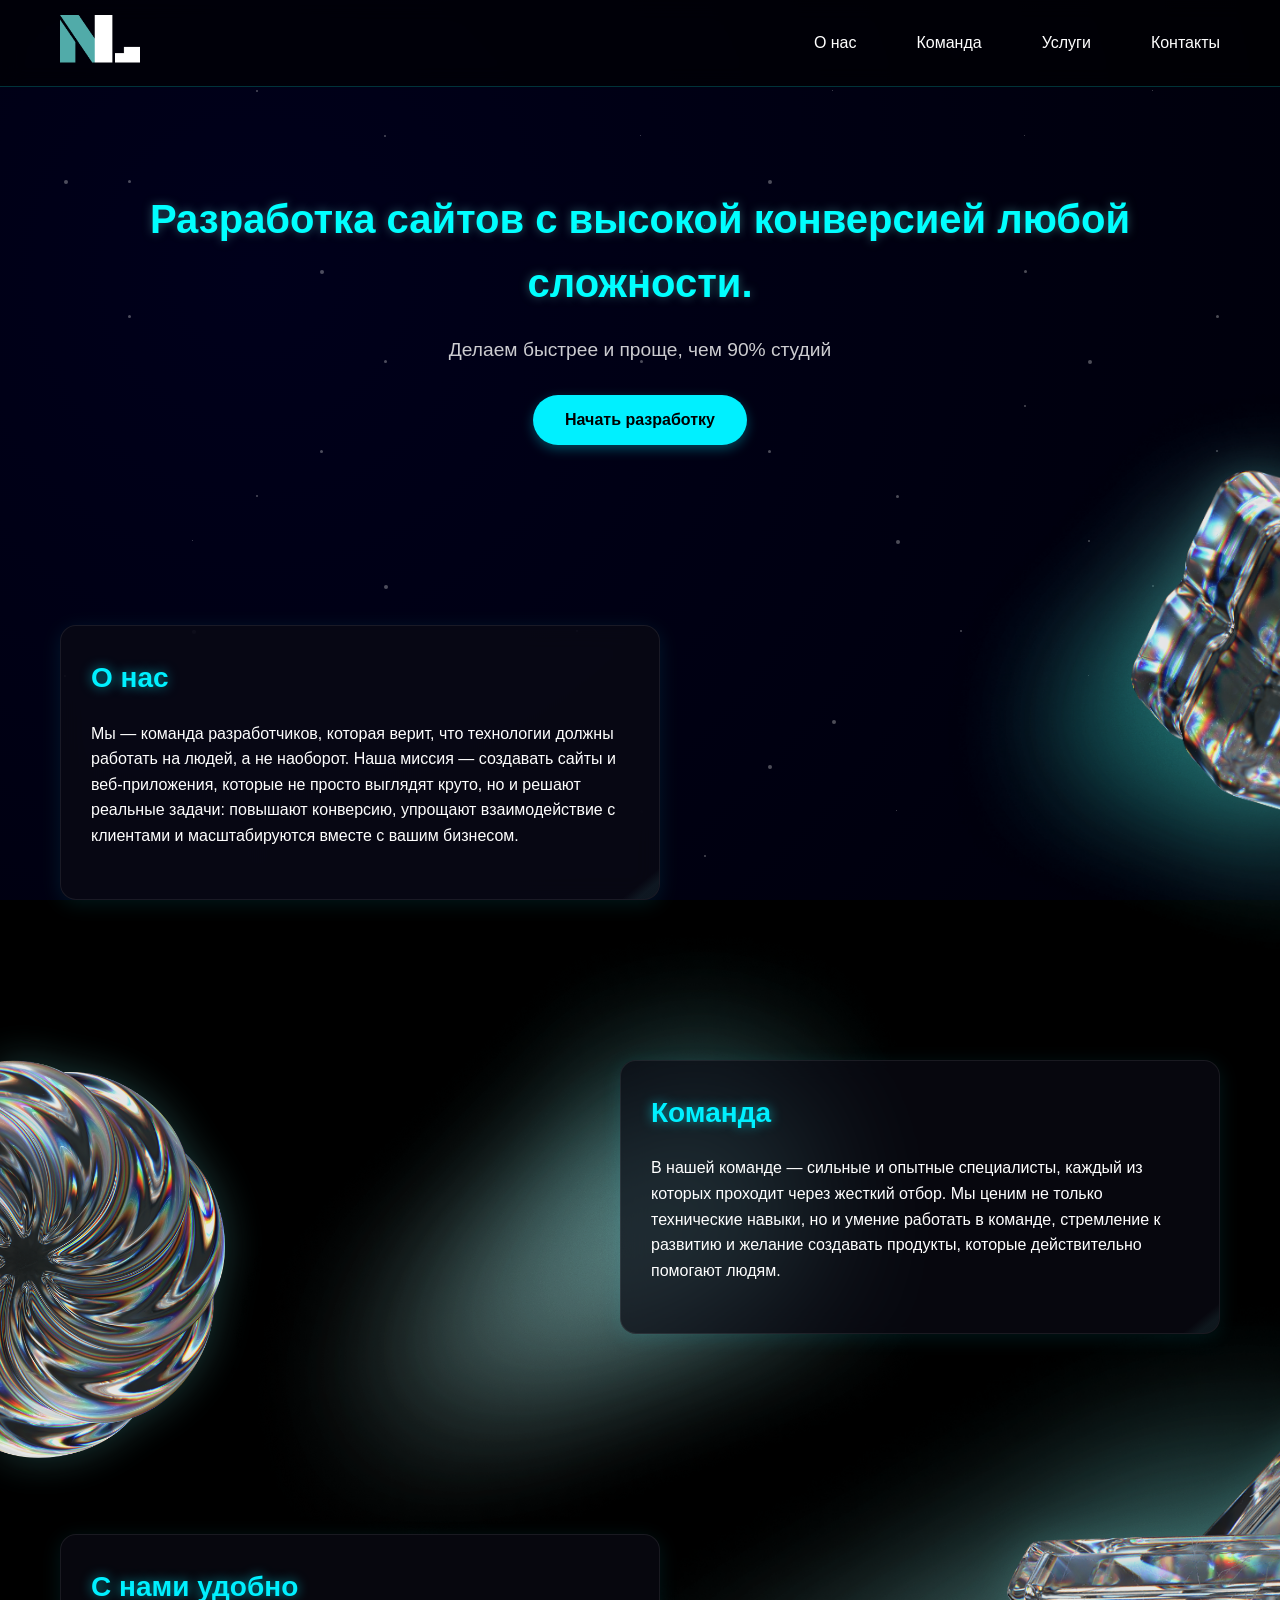
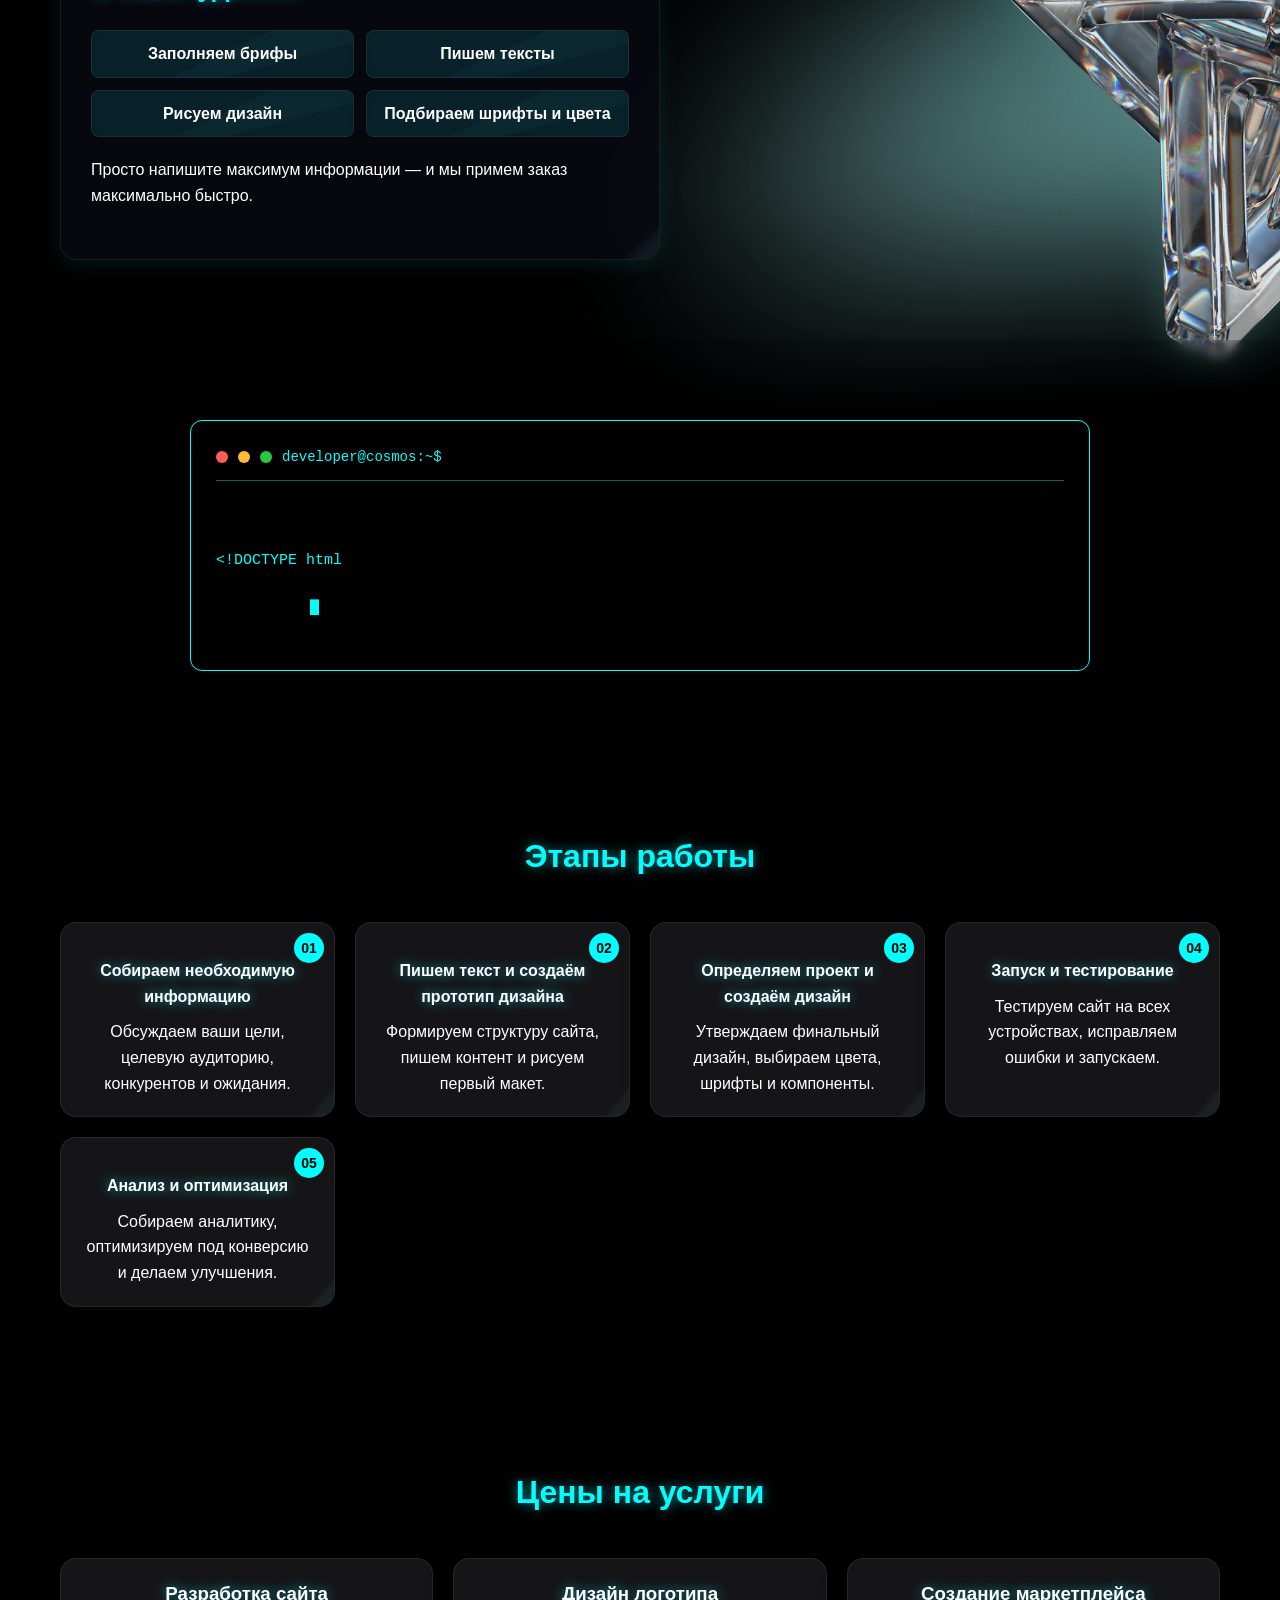
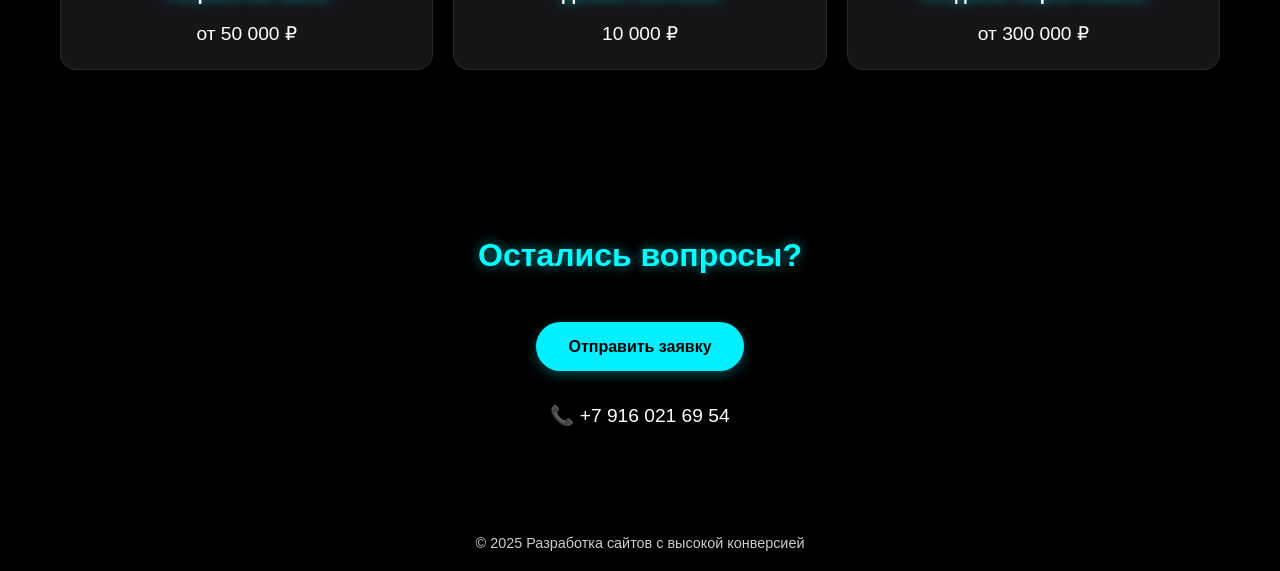
==== docs/index.html @ 3eb4ee1e "Add files via upload" ====
<!DOCTYPE html>
<html lang="ru">
<head>
  <meta charset="UTF-8" />
  <meta name="viewport" content="width=device-width, initial-scale=1.0"/>
  <title>Разработка сайтов с высокой конверсией</title>
  <link rel="stylesheet" href="css/style.css" />
</head>
<body>

  <!-- ✨ ЗВЁЗДЫ — копия из index.html -->
  <div class="stars-container">
    <div class="star" style="top: 10%; left: 20%; animation-delay: 0s;"></div>
    <div class="star" style="top: 30%; left: 80%; animation-delay: 2s;"></div>
    <div class="star" style="top: 70%; left: 15%; animation-delay: 4s;"></div>
    <div class="star" style="top: 50%; left: 60%; animation-delay: 1s;"></div>
    <div class="star" style="top: 90%; left: 40%; animation-delay: 3s;"></div>
    <div class="star" style="top: 20%; left: 5%; animation-delay: 5s;"></div>
    <div class="star" style="top: 80%; left: 95%; animation-delay: 6s;"></div>
    <div class="star" style="top: 40%; left: 30%; animation-delay: 7s;"></div>
    <div class="star" style="top: 60%; left: 70%; animation-delay: 8s;"></div>
    <div class="star" style="top: 15%; left: 50%; animation-delay: 9s;"></div>
    <div class="star" style="top: 85%; left: 25%; animation-delay: 10s;"></div>
    <div class="star" style="top: 5%; left: 75%; animation-delay: 11s;"></div>
    <div class="star" style="top: 95%; left: 55%; animation-delay: 12s;"></div>
    <div class="star" style="top: 25%; left: 45%; animation-delay: 13s;"></div>
    <div class="star" style="top: 75%; left: 85%; animation-delay: 14s;"></div>
    <div class="star" style="top: 35%; left: 10%; animation-delay: 15s;"></div>
    <div class="star" style="top: 65%; left: 90%; animation-delay: 16s;"></div>
    <div class="star" style="top: 45%; left: 55%; animation-delay: 17s;"></div>
    <div class="star" style="top: 55%; left: 20%; animation-delay: 18s;"></div>
    <div class="star" style="top: 10%; left: 65%; animation-delay: 19s;"></div>
    <div class="star" style="top: 80%; left: 35%; animation-delay: 20s;"></div>
    <div class="star" style="top: 30%; left: 50%; animation-delay: 21s;"></div>
    <div class="star" style="top: 70%; left: 75%; animation-delay: 22s;"></div>
    <div class="star" style="top: 40%; left: 85%; animation-delay: 23s;"></div>
    <div class="star" style="top: 60%; left: 15%; animation-delay: 24s;"></div>
    <div class="star" style="top: 90%; left: 50%; animation-delay: 25s;"></div>
    <div class="star" style="top: 20%; left: 60%; animation-delay: 26s;"></div>
    <div class="star" style="top: 50%; left: 25%; animation-delay: 27s;"></div>
    <div class="star" style="top: 85%; left: 40%; animation-delay: 28s;"></div>
    <div class="star" style="top: 15%; left: 80%; animation-delay: 29s;"></div>
    <div class="star" style="top: 75%; left: 5%; animation-delay: 30s;"></div>
    <div class="star" style="top: 35%; left: 95%; animation-delay: 31s;"></div>
    <div class="star" style="top: 65%; left: 30%; animation-delay: 32s;"></div>
    <div class="star" style="top: 55%; left: 70%; animation-delay: 33s;"></div>
    <div class="star" style="top: 25%; left: 55%; animation-delay: 34s;"></div>
    <div class="star" style="top: 95%; left: 20%; animation-delay: 35s;"></div>
    <div class="star" style="top: 45%; left: 80%; animation-delay: 36s;"></div>
    <div class="star" style="top: 5%; left: 35%; animation-delay: 37s;"></div>
    <div class="star" style="top: 80%; left: 65%; animation-delay: 38s;"></div>
    <div class="star" style="top: 10%; left: 90%; animation-delay: 39s;"></div>
    <div class="star" style="top: 70%; left: 45%; animation-delay: 40s;"></div>
    <div class="star" style="top: 30%; left: 25%; animation-delay: 41s;"></div>
    <div class="star" style="top: 60%; left: 85%; animation-delay: 42s;"></div>
    <div class="star" style="top: 40%; left: 50%; animation-delay: 43s;"></div>
    <div class="star" style="top: 90%; left: 70%; animation-delay: 44s;"></div>
    <div class="star" style="top: 20%; left: 10%; animation-delay: 45s;"></div>
    <div class="star" style="top: 50%; left: 95%; animation-delay: 46s;"></div>
    <div class="star" style="top: 85%; left: 60%; animation-delay: 47s;"></div>
    <div class="star" style="top: 15%; left: 30%; animation-delay: 48s;"></div>
    <div class="star" style="top: 75%; left: 20%; animation-delay: 49s;"></div>
  </div>


  <!-- Шапка -->
  <header class="header">
    <div class="container">
      <a href="#" class="logo">
        <img src="images/logo.png" alt="Логотип">
      </a>
      <nav class="nav">
        <ul>
          <li><a href="#about">О нас</a></li>
          <li><a href="#team">Команда</a></li>
          <li><a href="#benefits">Услуги</a></li>
          <li><a href="#contact">Контакты</a></li>
        </ul>
      </nav>
    </div>
  </header>

  <!-- Hero -->
  <section class="hero">
    <div class="container">
      <h1>Разработка сайтов с высокой конверсией любой сложности.</h1>
      <p>Делаем быстрее и проще, чем 90% студий</p>
      <a href="order.html" class="btn">Начать разработку</a>
    </div>
  </section>

  <!-- О нас -->
  <section class="section" id="about">
    <div class="container">
      <div class="content-block left-aligned animate-on-scroll">
        <h2>О нас</h2>
        <p>Мы — команда разработчиков, которая верит, что технологии должны работать на людей, а не наоборот. Наша миссия — создавать сайты и веб-приложения, которые не просто выглядят круто, но и решают реальные задачи: повышают конверсию, упрощают взаимодействие с клиентами и масштабируются вместе с вашим бизнесом.</p>
      </div>
    </div>
    <div class="decoration right-decoration">
      <img src="images/robot.png" alt="Робот" class="floating-object">
    </div>
  </section>

  <!-- Команда -->
  <section class="section" id="team">
    <div class="container">
      <div class="content-block right-aligned animate-on-scroll">
        <h2>Команда</h2>
        <p>В нашей команде — сильные и опытные специалисты, каждый из которых проходит через жесткий отбор. Мы ценим не только технические навыки, но и умение работать в команде, стремление к развитию и желание создавать продукты, которые действительно помогают людям.</p>
      </div>
    </div>
    <div class="decoration left-decoration">
      <img src="images/crystal.png" alt="Кристалл" class="floating-object">
    </div>
  </section>

  <!-- С нами удобно -->
  <section class="section" id="benefits">
    <div class="container">
      <div class="content-block left-aligned animate-on-scroll">
        <h2>С нами удобно</h2>
        <div class="benefits-list">
          <div class="benefit-item">Заполняем брифы</div>
          <div class="benefit-item">Пишем тексты</div>
          <div class="benefit-item">Рисуем дизайн</div>
          <div class="benefit-item">Подбираем шрифты и цвета</div>
        </div>
        <p>Просто напишите максимум информации — и мы примем заказ максимально быстро.</p>
      </div>
    </div>
    <div class="decoration right-decoration">
      <img src="images/satellite.png" alt="Спутник" class="floating-object">
    </div>
  </section>

  <!-- Терминал (без изменений) -->
  <section class="section terminal-section">
    <div class="container">
      <div class="terminal-box animate-on-scroll" id="terminal">
        <div class="terminal-header">
          <span class="dot red"></span>
          <span class="dot yellow"></span>
          <span class="dot green"></span>
          <span class="title">developer@cosmos:~$</span>
        </div>
        <div class="terminal-content">
          <pre><code id="terminal-code"></code></pre>
          <div class="terminal-cursor">█</div>
        </div>
      </div>
    </div>
  </section>

  <!-- Этапы работы -->
  <section class="section process-section" id="process">
    <div class="container">
      <h2 class="section-title animate-on-scroll">Этапы работы</h2>
      <div class="process-grid">
        <div class="process-card animate-on-scroll">
          <div class="card-number">01</div>
          <h3>Собираем необходимую информацию</h3>
          <p>Обсуждаем ваши цели, целевую аудиторию, конкурентов и ожидания.</p>
        </div>
        <div class="process-card animate-on-scroll">
          <div class="card-number">02</div>
          <h3>Пишем текст и создаём прототип дизайна</h3>
          <p>Формируем структуру сайта, пишем контент и рисуем первый макет.</p>
        </div>
        <div class="process-card animate-on-scroll">
          <div class="card-number">03</div>
          <h3>Определяем проект и создаём дизайн</h3>
          <p>Утверждаем финальный дизайн, выбираем цвета, шрифты и компоненты.</p>
        </div>
        <div class="process-card animate-on-scroll">
          <div class="card-number">04</div>
          <h3>Запуск и тестирование</h3>
          <p>Тестируем сайт на всех устройствах, исправляем ошибки и запускаем.</p>
        </div>
        <div class="process-card animate-on-scroll">
          <div class="card-number">05</div>
          <h3>Анализ и оптимизация</h3>
          <p>Собираем аналитику, оптимизируем под конверсию и делаем улучшения.</p>
        </div>
      </div>
    </div>
  </section>

  <!-- Цены на услуги — ОБНОВЛЕНО -->
  <section class="section pricing-section" id="pricing">
    <div class="container">
      <h2 class="section-title animate-on-scroll">Цены на услуги</h2>
      <div class="pricing-cards">
        <div class="pricing-card animate-on-scroll">
          <h3>Разработка сайта</h3>
          <p>от 50 000 ₽</p>
        </div>
        <div class="pricing-card animate-on-scroll">
          <h3>Дизайн логотипа</h3>
          <p>10 000 ₽</p>
        </div>
        <div class="pricing-card animate-on-scroll">
          <h3>Создание маркетплейса</h3>
          <p>от 300 000 ₽</p>
        </div>
      </div>
    </div>
  </section>

  <!-- Контакты -->
  <section class="section contact" id="contact">
    <div class="container">
      <h2 class="section-title animate-on-scroll">Остались вопросы?</h2>
      <div class="center-button">
        <a href="order.html" class="btn">Отправить заявку</a>
      </div>
      <div class="contact-info animate-on-scroll">
        <span>📞 +7 916 021 69 54</span>
      </div>
    </div>
  </section>

  <!-- Футер -->
  <footer class="footer">
    <div class="container">
      <p>&copy; 2025 Разработка сайтов с высокой конверсией</p>
    </div>
  </footer>

  <script src="js/script.js"></script>
</body>
</html>
---- docs/css/style.css ----
/* ===== ГЛОБАЛЬНЫЕ СТИЛИ ===== */

* {
  margin: 0;
  padding: 0;
  box-sizing: border-box;
}

html {
  scroll-behavior: smooth;
}

body {
  background: #000;
  color: #fff;
  font-family: 'Segoe UI', Tahoma, Geneva, Verdana, sans-serif;
  line-height: 1.6;
  overflow-x: hidden;
}

/* Космический фон */
body::before {
  content: '';
  position: fixed;
  top: 0;
  left: 0;
  width: 100%;
  height: 100%;
  background: radial-gradient(circle at 20% 30%, rgba(0, 0, 30, 0.9), rgba(0, 0, 10, 0.98) 100%);
  z-index: -2;
}

/* ===== КОНТЕЙНЕР ===== */
.container {
  max-width: 1200px;
  width: 100%;
  padding: 0 16px;
  box-sizing: border-box;
}

/* ===== ШАПКА ===== */
.header {
  background: rgba(0, 0, 0, 0.6);
  padding: 15px 0;
  position: sticky;
  top: 0;
  z-index: 100;
  backdrop-filter: blur(10px);
  -webkit-backdrop-filter: blur(10px);
  border-bottom: 1px solid rgba(0, 255, 255, 0.2);
}
.header .container {
  display: flex;
  justify-content: space-between;
  align-items: center;
}
.logo {
  /* Логотип — изображение */
  display: block;
  margin-right: auto; /* Сдвигаем меню вправо */
}
.logo img {
  height: 48px; 
  width: auto;  
  max-width: 150px; 
}
.nav ul {
  display: flex;
  list-style: none;
  margin-left: 30px; /* Отступ от логотипа */
}
.nav li a {
  color: #fff;
  margin-left: 60px;
  text-decoration: none;
  transition: color 0.3s;
}
.nav li a:hover {
  color: #0ff;
}

/* ===== HERO ===== */
.hero {
  padding: 100px 0;
  text-align: center;
  scroll-margin-top: 80px;
}
.hero h1 {
  font-size: 2.5rem;
  margin-bottom: 20px;
  color: #0ff;
  text-shadow: 0 0 10px rgba(81, 171, 168, 0.5); /* Блик */
}
.hero p {
  font-size: 1.2rem;
  margin-bottom: 30px;
  opacity: 0.8;
}
.btn {
  display: inline-block;
  padding: 12px 32px;
  background-color: #00f0ff; /* бирюзовый цвет как на скрине */
  color: #000;
  text-decoration: none; /* УБРАТЬ ПОДЧЁРКИВАНИЕ! */
  border-radius: 30px;
  font-weight: bold;
  transition: all 0.3s ease;
  box-shadow: 0 4px 12px rgba(0, 240, 255, 0.3);
  border: none;
  cursor: pointer;
}

.btn:hover {
  background-color: #00d0e0;
  transform: translateY(-2px);
  box-shadow: 0 6px 16px rgba(0, 240, 255, 0.4);
}

.center-button {
  text-align: center;
  margin: 24px 0;
}

.btn:hover {
  background: #00ccff;
  transform: scale(1.05);
}

/* ===== СЕКЦИИ ===== */
.section {
  padding: 80px 0;
  position: relative;
  scroll-margin-top: 80px;
}

.section-title {
  text-align: center;
  font-size: 2rem;
  margin-bottom: 40px;
  color: #0ff;
  text-shadow: 0 0 10px rgba(81, 171, 168, 0.5); /* Блик */
}

/* ===== БЛОКИ С ТЕКСТОМ (точно как на скриншоте) ===== */
.content-block {
  width: 60%;
  padding: 30px;
  background: rgba(30, 30, 35, 0.7);
  backdrop-filter: blur(12px);
  -webkit-backdrop-filter: blur(12px);
  border-radius: 16px;
  border: 1px solid rgba(255, 255, 255, 0.08);
  box-shadow: 0 8px 32px rgba(0, 0, 0, 0.2);
  position: relative;
  z-index: 2;
  /* Диагональная лента (блики) */
  overflow: hidden;
}

.content-block::before {
  content: '';
  position: absolute;
  top: -10px;
  left: -10px;
  width: 200%;
  height: 200%;
  background: linear-gradient(
    to bottom right,
    transparent 49%,
    #51ABA8 50%
  );
  opacity: 0.1;
  z-index: -1;
  pointer-events: none;
  transform: rotate(-15deg);
}

.left-aligned {
  float: left;
  margin-right: 5%;
}

.right-aligned {
  float: right;
  margin-left: 5%;
}

.content-block h2 {
  color: #0ff;
  margin-bottom: 15px;
  position: relative;
}

.content-block h2::after {
  content: '';
  position: absolute;
  bottom: -8px;
  left: 0;
  width: 40px;
  height: 3px;
  background: #51ABA8;
  border-radius: 10px;
}

.benefits-list {
  display: grid;
  grid-template-columns: repeat(2, 1fr);
  gap: 10px;
  margin: 20px 0;
}

.benefit-item {
  background: rgba(30, 30, 35, 0.6);
  padding: 12px;
  border-radius: 10px;
  text-align: center;
  border: 1px solid rgba(255, 255, 255, 0.08);
  backdrop-filter: blur(8px);
  -webkit-backdrop-filter: blur(8px);
  position: relative;
  overflow: hidden;
}

.benefit-item::before {
  content: '';
  position: absolute;
  top: 0;
  left: 0;
  width: 100%;
  height: 100%;
  background: linear-gradient(
    to bottom right,
    transparent 49%,
    #51ABA8 50%
  );
  opacity: 0.05;
  z-index: -1;
  pointer-events: none;
  transform: rotate(-15deg);
}



.floating-object {
  max-width: 100%;
  border-radius: 10px;
  filter: drop-shadow(0 0 10px rgba(81, 171, 168, 0.3));
  transition: transform 2s ease-in-out;
}

/* Анимация левитации */
@keyframes float {
  0% { transform: translateY(0px); }
  50% { transform: translateY(-10px); }
  100% { transform: translateY(0px); }
}

.floating-object {
  animation: float 3s ease-in-out infinite;
}

/* ===== ТЕРМИНАЛ ===== */
.terminal-section {
  background: rgba(0, 0, 0, 0.1);
  backdrop-filter: blur(5px);
  padding: 100px 0;
}

.terminal-box {
  background: rgba(0, 0, 0, 0.85);
  border: 1px solid #0ff;
  border-radius: 12px;
  padding: 25px;
  font-family: 'Courier New', monospace, 'Fira Code', consolas;
  color: #0ff;
  max-width: 900px;
  min-height: 220px;
  margin: 0 auto;
  backdrop-filter: blur(8px);
  position: relative;
  overflow: hidden;
}

.terminal-header {
  display: flex;
  align-items: center;
  gap: 10px;
  margin-bottom: 20px;
  padding-bottom: 12px;
  border-bottom: 1px solid rgba(0, 255, 255, 0.4);
  font-size: 14px;
  color: #0ff;
}

.dot {
  width: 12px;
  height: 12px;
  border-radius: 50%;
}

.red { background: #ff5f56; }
.yellow { background: #febc2e; }
.green { background: #27c93f; }

.terminal-content {
  position: relative;
  min-height: 140px;
  white-space: pre-wrap;
  font-size: 15px;
  line-height: 1.6;
}

.terminal-cursor {
  display: inline-block;
  color: #0ff;
  animation: blink 1s infinite;
  margin-left: 4px;
}

@keyframes blink {
  0%, 100% { opacity: 1; }
  50% { opacity: 0; }
}

/* ===== ЭТАПЫ РАБОТЫ ===== */
.process-grid {
  display: grid;
  grid-template-columns: repeat(auto-fit, minmax(220px, 1fr));
  gap: 20px;
  margin-top: 30px;
}

.process-card {
  background: rgba(30, 30, 35, 0.7);
  padding: 20px;
  border-radius: 16px;
  text-align: center;
  border: 1px solid rgba(255, 255, 255, 0.08);
  backdrop-filter: blur(12px);
  box-shadow: 0 8px 32px rgba(0,0,0,0.2);
  position: relative;
  overflow: hidden;
  transition: transform 0.3s;
}

/* Диагональная лента ЗА карточкой */
.process-card::before {
  content: '';
  position: absolute;
  top: -10px;
  left: -10px;
  width: 200%;
  height: 200%;
  background: linear-gradient(
    to bottom right,
    transparent 49%,
    #51ABA8 50%
  );
  opacity: 0.08; /* полупрозрачность */
  z-index: -1;
  pointer-events: none;
  transform: rotate(-15deg);
}

.process-card:hover {
  transform: translateY(-6px);
  background: rgba(40, 40, 45, 0.8);
}

.card-number {
  position: absolute;
  top: 10px;
  right: 10px;
  background: #0ff;
  color: #000;
  width: 30px;
  height: 30px;
  border-radius: 50%;
  display: flex;
  align-items: center;
  justify-content: center;
  font-weight: bold;
  font-size: 14px;
}

.process-card h3 {
  color: #0ff;
  margin: 15px 0 10px;
  position: relative;
  font-size: 16px;
}

/* Блик под заголовком */
.process-card h3::after {
  content: '';
  position: absolute;
  bottom: -5px;
  left: 0;
  width: 30px;
  height: 2px;
  background: #51ABA8;
  border-radius: 10px;
}

/* ===== ЦЕНЫ НА УСЛУГИ ===== */
.pricing-section {
  background: rgba(0, 0, 0, 0.1);
}

.pricing-cards {
  display: grid;
  grid-template-columns: repeat(auto-fit, minmax(250px, 1fr));
  gap: 20px;
  margin-top: 30px;
}

.pricing-card {
  background: rgba(30, 30, 35, 0.7);
  padding: 20px;
  border-radius: 16px;
  text-align: center;
  border: 1px solid rgba(255, 255, 255, 0.08);
  backdrop-filter: blur(12px);
  -webkit-backdrop-filter: blur(12px);
  box-shadow: 0 8px 32px rgba(0, 0, 0, 0.2);
  overflow: hidden;
  transition: transform 0.3s;
}

.pricing-card:hover {
  transform: translateY(-5px);
}

.pricing-card h3 {
  color: #0ff;
  margin-bottom: 10px;
  position: relative;
}

.pricing-card h3::after {
  content: '';
  position: absolute;
  bottom: -5px;
  left: 0;
  width: 30px;
  height: 2px;
  background: #51ABA8;
  border-radius: 10px;
}

.pricing-card p {
  font-size: 1.2rem;
  color: #0ff;
}

/* ===== КОНТАКТЫ ===== */
.contact-form {
  display: flex;
  flex-direction: column;
  gap: 15px;
  max-width: 500px;
  margin: 0 auto;
}
.contact-form input,
.contact-form textarea {
  padding: 14px;
  border: 1px solid rgba(255, 255, 255, 0.1);
  background: rgba(30, 30, 35, 0.7);
  color: #fff;
  border-radius: 12px;
  backdrop-filter: blur(8px);
  -webkit-backdrop-filter: blur(8px);
  font-size: 16px;
  min-height: 48px;
}
.contact-form textarea {
  min-height: 120px;
}
.contact-info {
  text-align: center;
  margin-top: 30px;
  font-size: 1.2rem;
}

/* ===== ФУТЕР ===== */
.footer {
  background: rgba(0, 0, 0, 0.7);
  padding: 20px 0;
  text-align: center;
  font-size: 0.9rem;
  opacity: 0.8;
}

/* ===== АНИМАЦИЯ ВЫЕЗДА ===== */
.animate-on-scroll {
  opacity: 0;
  transform: translateX(0);
  transition: opacity 0.8s ease, transform 0.8s ease;
}

.left-aligned.animate-on-scroll {
  transform: translateX(-50px);
}

.right-aligned.animate-on-scroll {
  transform: translateX(50px);
}

.animate-on-scroll.visible {
  opacity: 1;
  transform: translateX(0);
}

/* ===== ОЧИСТКА FLOAT ===== */
.container::after {
  content: "";
  display: table;
  clear: both;
}

/* ===== ЗВЁЗДЫ ===== */
.stars-container {
  position: fixed;
  top: 0;
  left: 0;
  width: 100%;
  height: 100%;
  pointer-events: none;
  z-index: -1;
}

.star {
  position: absolute;
  background: #fff;
  border-radius: 50%;
  animation: twinkle 3s infinite ease-in-out;
  opacity: 0.3;
}

.star:nth-child(odd) {
  width: 2px;
  height: 2px;
}
.star:nth-child(even) {
  width: 3px;
  height: 3px;
}
.star:nth-child(3n) {
  width: 4px;
  height: 4px;
}
.star:nth-child(5n) {
  width: 1px;
  height: 1px;
}

@keyframes twinkle {
  0% { opacity: 0.2; }
  50% { opacity: 1; }
  100% { opacity: 0.2; }
}

/* ===== АДАПТИВНОСТЬ ===== */
@media (max-width: 768px) {
  .content-block {
    width: 100%;
    float: none;
    margin: 0 0 30px 0;
    transform: none !important;
  }
  .left-aligned, .right-aligned {
    margin: 0;
  }
  .hero h1 {
    font-size: 2rem;
  }
  .nav ul {
    display: none;
  }
  .benefits-list {
    grid-template-columns: 1fr;
  }
  .terminal-box {
    max-width: 95%;
    padding: 20px;
    font-size: 14px;
  }
  .terminal-content {
    min-height: 100px;
  }
  .header .container {
    flex-direction: column;
    gap: 15px;
  }
  .logo {
    margin-right: 0;
    margin-bottom: 10px;
  }
  .nav ul {
    margin-left: 0;
    justify-content: center;
  }
}

/* Улучшения для очень узких экранов */
@media (max-width: 480px) {
  .container {
    padding: 0 15px;
  }
  .hero {
    padding: 60px 0;
  }
  .hero h1 {
    font-size: 1.8rem;
    line-height: 1.3;
  }
  .hero p {
    font-size: 1rem;
  }
  .btn {
    padding: 10px 20px;
    font-size: 1rem;
  }
  .content-block {
    padding: 20px 15px;
  }
  .contact-form input,
  .contact-form textarea {
    min-height: 44px;
    font-size: 16px;
    padding: 10px;
  }
}
/* === 1. УДАЛЯЕМ ЛИНИИ ПОД ЗАГОЛОВКАМИ === */

/* В "О нас", "Команда", "С нами удобно" */
.content-block h2::after {
  display: none;
}

/* В карточках этапов */
.process-card h3::after {
  display: none;
}

/* В блоках цен */
.pricing-card h3::after {
  display: none;
}

/* === 2. ЦВЕТ ЦЕН НА БЕЛЫЙ === */
.pricing-card p {
  color: #fff; /* было #0ff */
}

/* === 3. ЗАГОЛОВКИ — БЕЛЫЕ И ВЫДЕЛЯЮЩИЕСЯ === */

/* Заголовки в блоках текста */
.content-block h2 {
  color: #fff;
  text-shadow: 0 0 12px rgba(81, 171, 168, 0.6);
  font-weight: 600;
}

/* Заголовки в карточках этапов */
.process-card h3 {
  color: #fff;
  text-shadow: 0 0 10px rgba(81, 171, 168, 0.5);
  font-weight: 600;
}

/* Заголовки в блоках цен */
.pricing-card h3 {
  color: #fff;
  text-shadow: 0 0 10px rgba(81, 171, 168, 0.5);
  font-weight: 600;
}

/* Для адаптивности (на мобильных) */
@media (max-width: 768px) {
  .right-decoration .floating-object {
    width: 1000px;
    top: 15%;
    right: 1%;
  }
}

/* Стили для секций — оставляем как есть */
.section {
  padding: 80px 20px;
  position: relative;
}

.container {
  max-width: 1200px;
  margin: 0 auto;
  position: relative;
}

/* Блоки контента — оставляем без изменений */
.content-block {
  background: rgba(10, 10, 20, 0.7);
  padding: 30px;
  border-radius: 16px;
  box-shadow: 0 4px 20px rgba(0, 240, 255, 0.1);
  color: #fff;
  max-width: 600px;
}

.content-block h2 {
  font-size: 28px;
  margin-bottom: 20px;
  color: #00f0ff;
  text-shadow: 0 0 8px rgba(0, 240, 255, 0.7);
}

.content-block p {
  line-height: 1.6;
  margin-bottom: 20px;
}

.benefits-list {
  display: grid;
  grid-template-columns: repeat(2, 1fr);
  gap: 12px;
  margin: 20px 0;
}

.benefit-item {
  background: rgba(0, 240, 255, 0.1);
  padding: 10px 16px;
  border-radius: 8px;
  font-weight: bold;
  transition: all 0.3s ease;
}

.benefit-item:hover {
  background: rgba(0, 240, 255, 0.2);
  transform: translateX(4px);
}

/* Декоративные элементы — позиционируем АБСОЛЮТНО, обрезаем по краю */
.decoration {
  position: absolute;
  top: 50%;
  right: -100px; /* сдвигаем за край экрана */
  transform: translateY(-50%);
  z-index: -1;
}

.floating-object {
  width: 300px;
  height: auto;
  filter: drop-shadow(0 0 20px rgba(0, 240, 255, 0.6));
  opacity: 0.9;
  transition: transform 0.5s ease;
}

.floating-object:hover {
  transform: scale(1.05) rotate(5deg);
  opacity: 1;
}

/* Для каждой секции — корректируем положение декора */

#about .decoration {
  right: -120px;
  top: 30%;
}

#team .decoration {
  right: -100px;
  top: 60%;
}

#benefits .decoration {
  right: -150px;
  top: 50%;
}

/* Обрезаем по краю экрана */
@media (max-width: 1200px) {
  .decoration {
    right: -80px;
  }
}

@media (max-width: 768px) {
  .decoration {
    display: none; /* на мобильных убираем декор, если мешает */
  }
}

/* ===== ДЕКОРАЦИЯ (3D-ФИГУРЫ) — ТОЛЬКО РАБОЧИЙ ВАРИАНТ ===== */

/* Общие стили для контейнера секции */
.section {
  padding: 80px 20px;
  position: relative;
}

/* Контейнер для контента и декора */
.container {
  max-width: 1200px;
  margin: 0 auto;
  padding: 0 20px;
  position: relative;
}

/* Декоративные блоки — абсолютное позиционирование */
.decoration {
  position: absolute;
  z-index: -1;
}

/* Стили для изображений */
.floating-object {
  width: 300px;
  height: auto;
  filter: drop-shadow(0 0 20px rgba(81, 171, 168, 0.4));
  opacity: 0.9;
  animation: float 4s ease-in-out infinite;
}

/* Анимация левитации — оставляем как есть */
@keyframes float {
  0%, 100% { transform: translateY(0); }
  50% { transform: translateY(-10px); }
}


/* --- ПОЗИЦИОНИРОВАНИЕ ДЛЯ КАЖДОЙ СЕКЦИИ --- */

/* О НАС — картинка справа, обрезана по правому краю */
#about .decoration {
  top: 30%;
  right: -120px; /* сдвиг за край */
}

/* КОМАНДА — картинка СЛЕВА, обрезана по ЛЕВОМУ краю */
#team .decoration {
  top: 60%;
  left: -120px; /* сдвиг за левый край */
}

/* С НАМИ УДОБНО — картинка справа */
#benefits .decoration {
  top: 50%;
  right: -150px;
}


/* ===== АДАПТИВНОСТЬ ===== */
@media (max-width: 768px) {
  .decoration {
    display: none; /* убираем на мобильных */
  }

  .floating-object {
    width: 200px;
  }
}

/* Сдвинуть и увеличить ВСЕ декоративные картинки */
.decoration .floating-object {
  width: 1000px !important;       /* ← размер: 400px (меняй как хочешь) */
  position: relative !important;
}

/* Секция "О нас" — сдвинуть вправо */
#about .decoration {
  margin-left: 900px !important; /* ← вправо (меняй число) */
}

/* Секция "Команда" — сдвинуть влево */
#team .decoration {
  margin-left: 120px !important; /* ← влево (отрицательное число) */
}

/* Секция "С нами удобно" — сдвинуть вправо */
#benefits .decoration {
  margin-left: -110px !important; /* ← вправо */
}

img {
  max-width: 100%;
  height: auto;
}

@media (max-width: 768px) {
  h1 {
    font-size: 28px;
    line-height: 1.3;
  }

  .btn {
    font-size: 18px;
    padding: 12px 24px;
    width: 100%;
    max-width: 300px;
    margin: 0 auto;
  }

  .section {
    padding: 40px 16px;
  }
}

/* ===== СВЕЧЕНИЕ НА ЗАГОЛОВКИ ===== */
.section-title,
.pricing-card h3,
.process-card h3,
.content-block h2 {
  text-shadow: 0 0 12px rgba(0, 240, 255, 0.6);
}

/* ===== СДВИГ БЛОКА "РИСУЕМ ДИЗАЙН" ВНИЗ ===== */
#benefits .content-block {
  margin-top: 40px; /* ← сдвиг вниз */
}
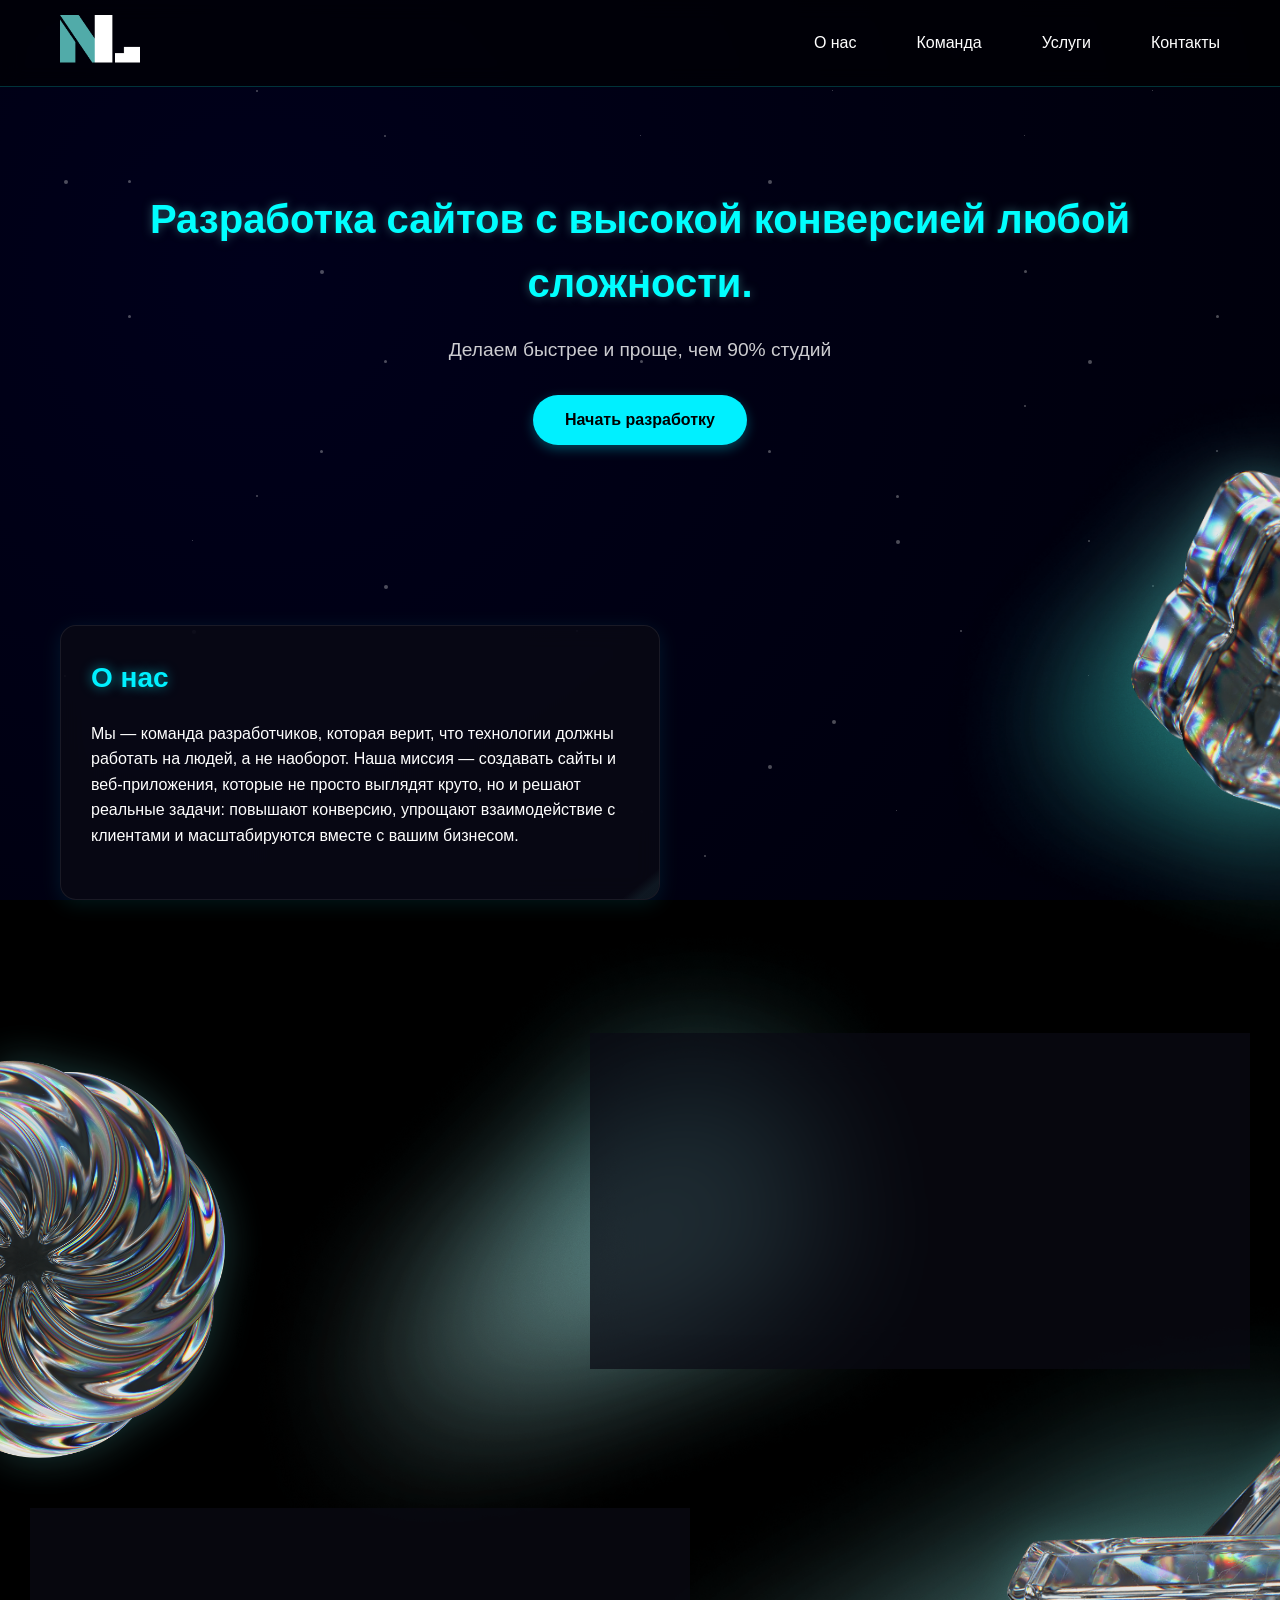
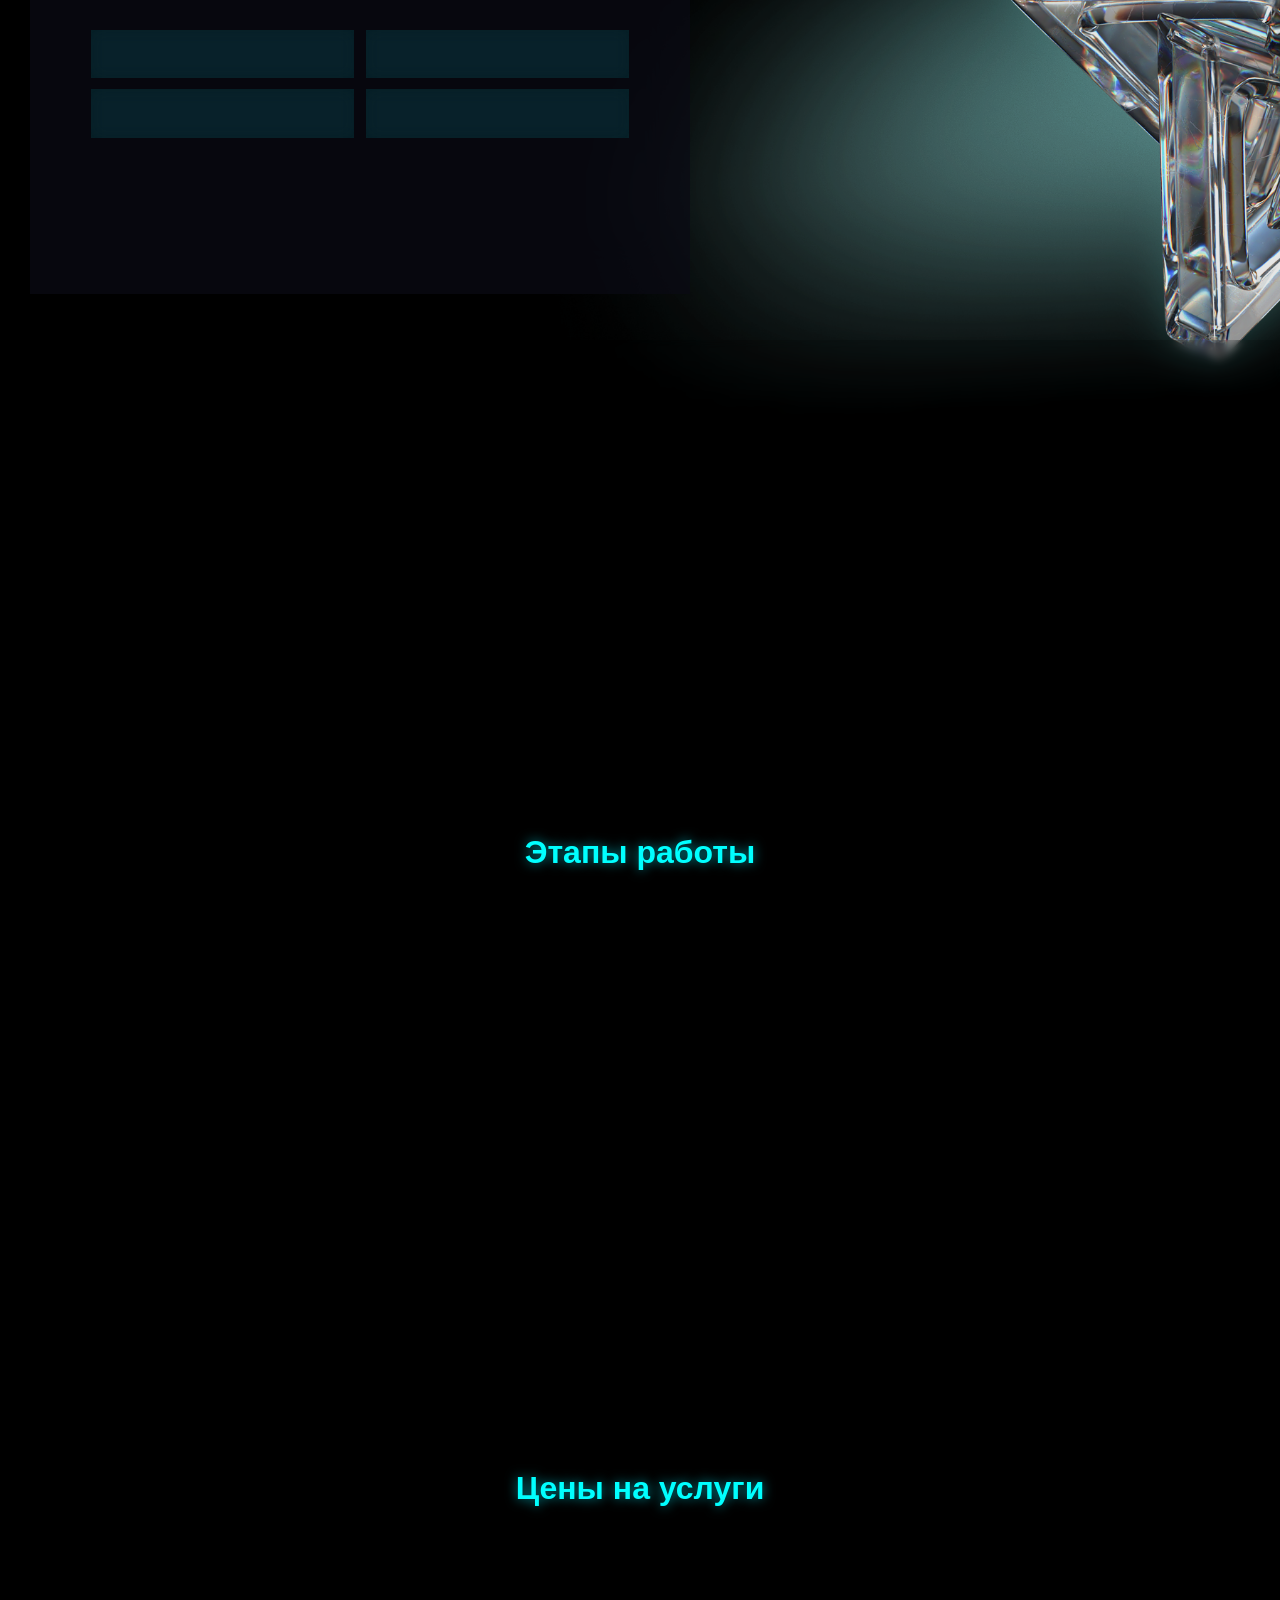
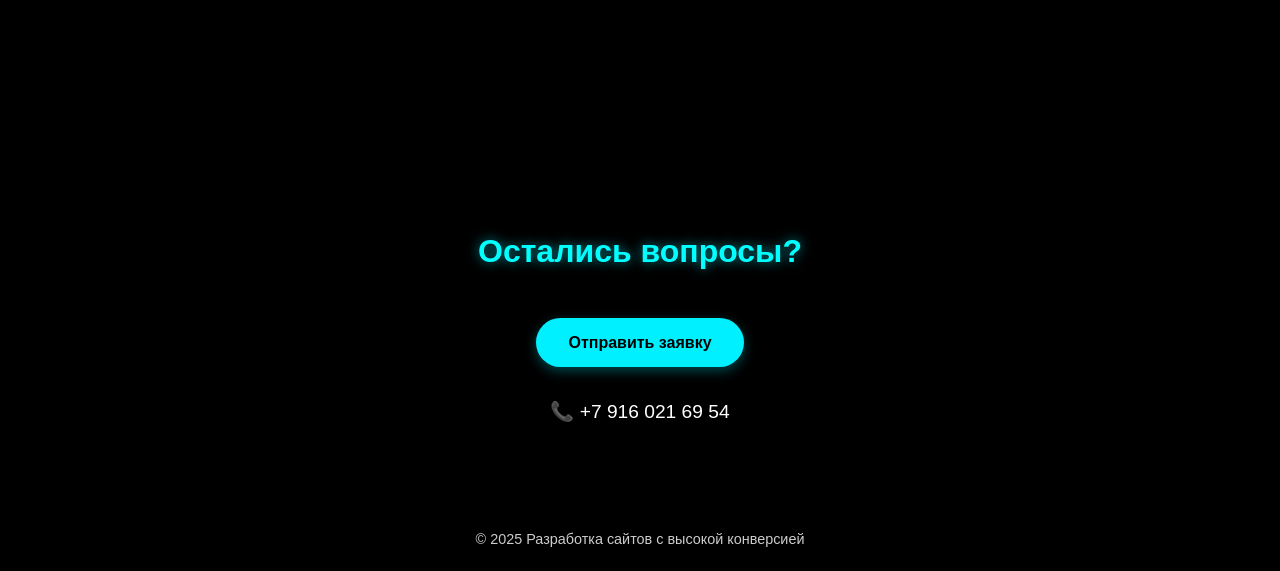
==== commit d8c07284: "index.html" ====
--- a/docs/index.html
+++ b/docs/index.html
@@ -8,7 +8,7 @@
 </head>
 <body>
 
-  <!-- ✨ ЗВЁЗДЫ — копия из index.html -->
+  <!-- ЗВЁЗДЫ -->
   <div class="stars-container">
     <div class="star" style="top: 10%; left: 20%; animation-delay: 0s;"></div>
     <div class="star" style="top: 30%; left: 80%; animation-delay: 2s;"></div>
@@ -134,7 +134,7 @@
     </div>
   </section>
 
-  <!-- Терминал (без изменений) -->
+  <!-- Терминал -->
   <section class="section terminal-section">
     <div class="container">
       <div class="terminal-box animate-on-scroll" id="terminal">
@@ -186,7 +186,7 @@
     </div>
   </section>
 
-  <!-- Цены на услуги — ОБНОВЛЕНО -->
+  <!-- Цены на услуги — НЕ ТРОГАЙ!! -->
   <section class="section pricing-section" id="pricing">
     <div class="container">
       <h2 class="section-title animate-on-scroll">Цены на услуги</h2>
@@ -220,7 +220,7 @@
     </div>
   </section>
 
-  <!-- Футер -->
+  <!-- Подвал -->
   <footer class="footer">
     <div class="container">
       <p>&copy; 2025 Разработка сайтов с высокой конверсией</p>
@@ -229,4 +229,5 @@
 
   <script src="js/script.js"></script>
 </body>
-</html>+
+</html>
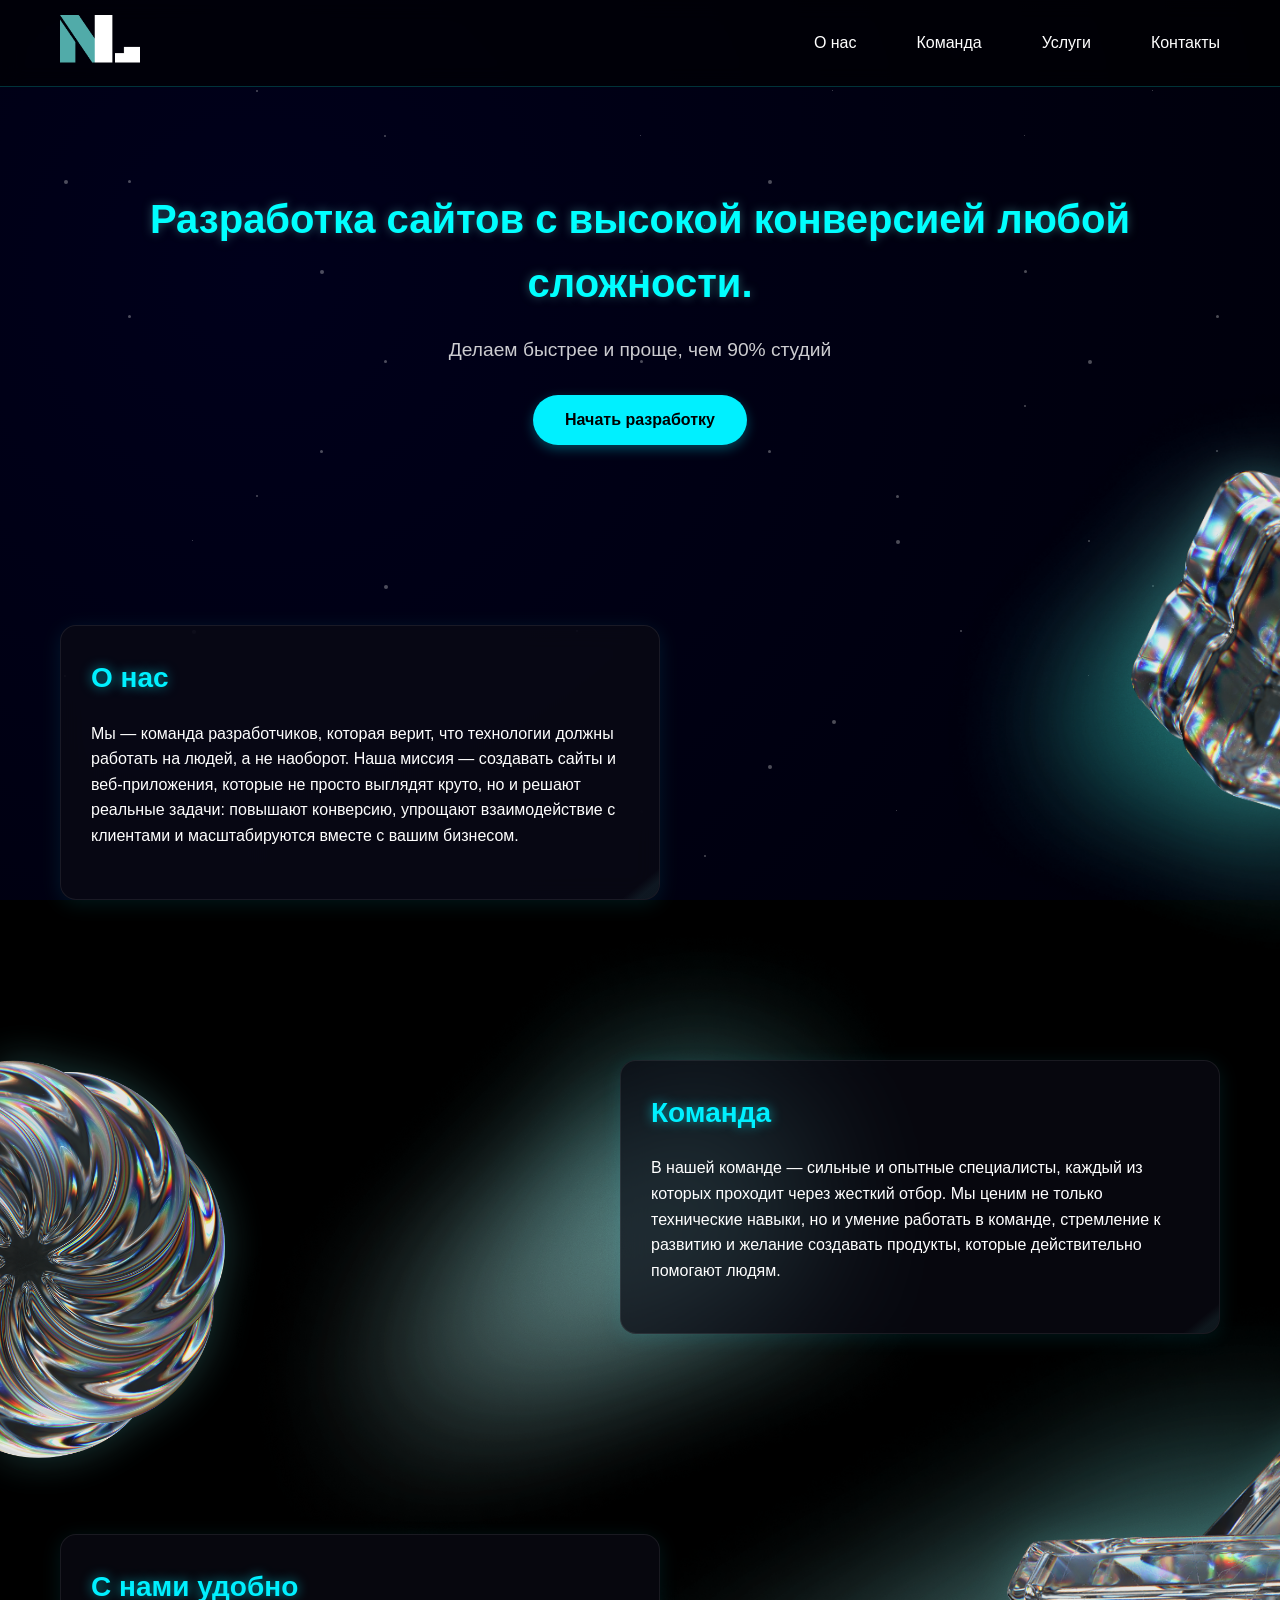
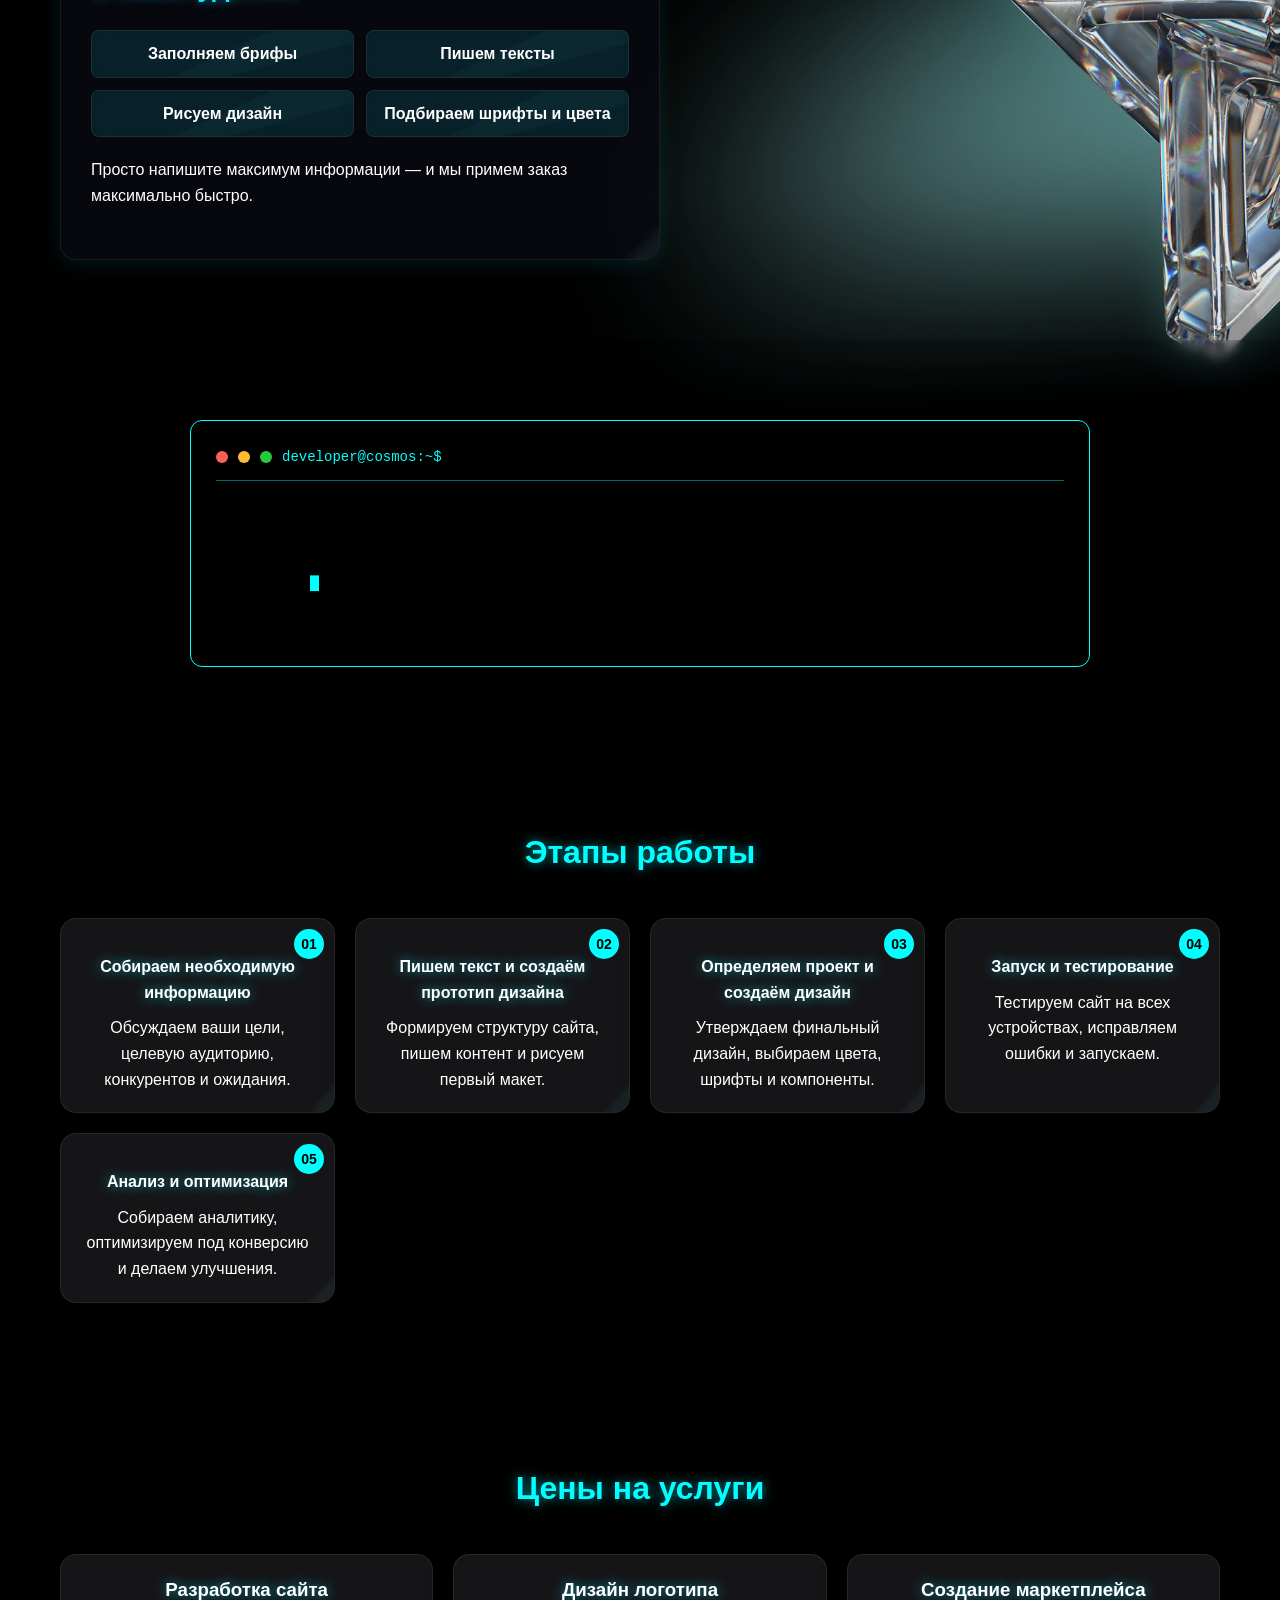
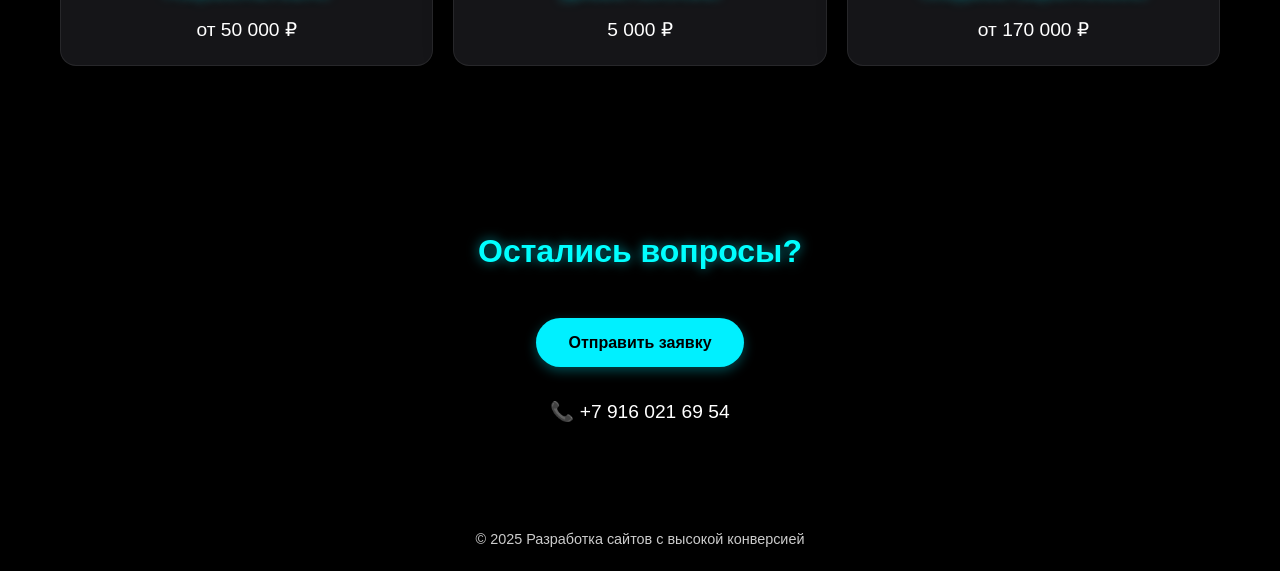
==== commit 43cb30c2: "index.html" ====
--- a/docs/index.html
+++ b/docs/index.html
@@ -197,11 +197,11 @@
         </div>
         <div class="pricing-card animate-on-scroll">
           <h3>Дизайн логотипа</h3>
-          <p>10 000 ₽</p>
+          <p>5 000 ₽</p>
         </div>
         <div class="pricing-card animate-on-scroll">
           <h3>Создание маркетплейса</h3>
-          <p>от 300 000 ₽</p>
+          <p>от 170 000 ₽</p>
         </div>
       </div>
     </div>
@@ -231,3 +231,4 @@
 </body>
 
 </html>
+
